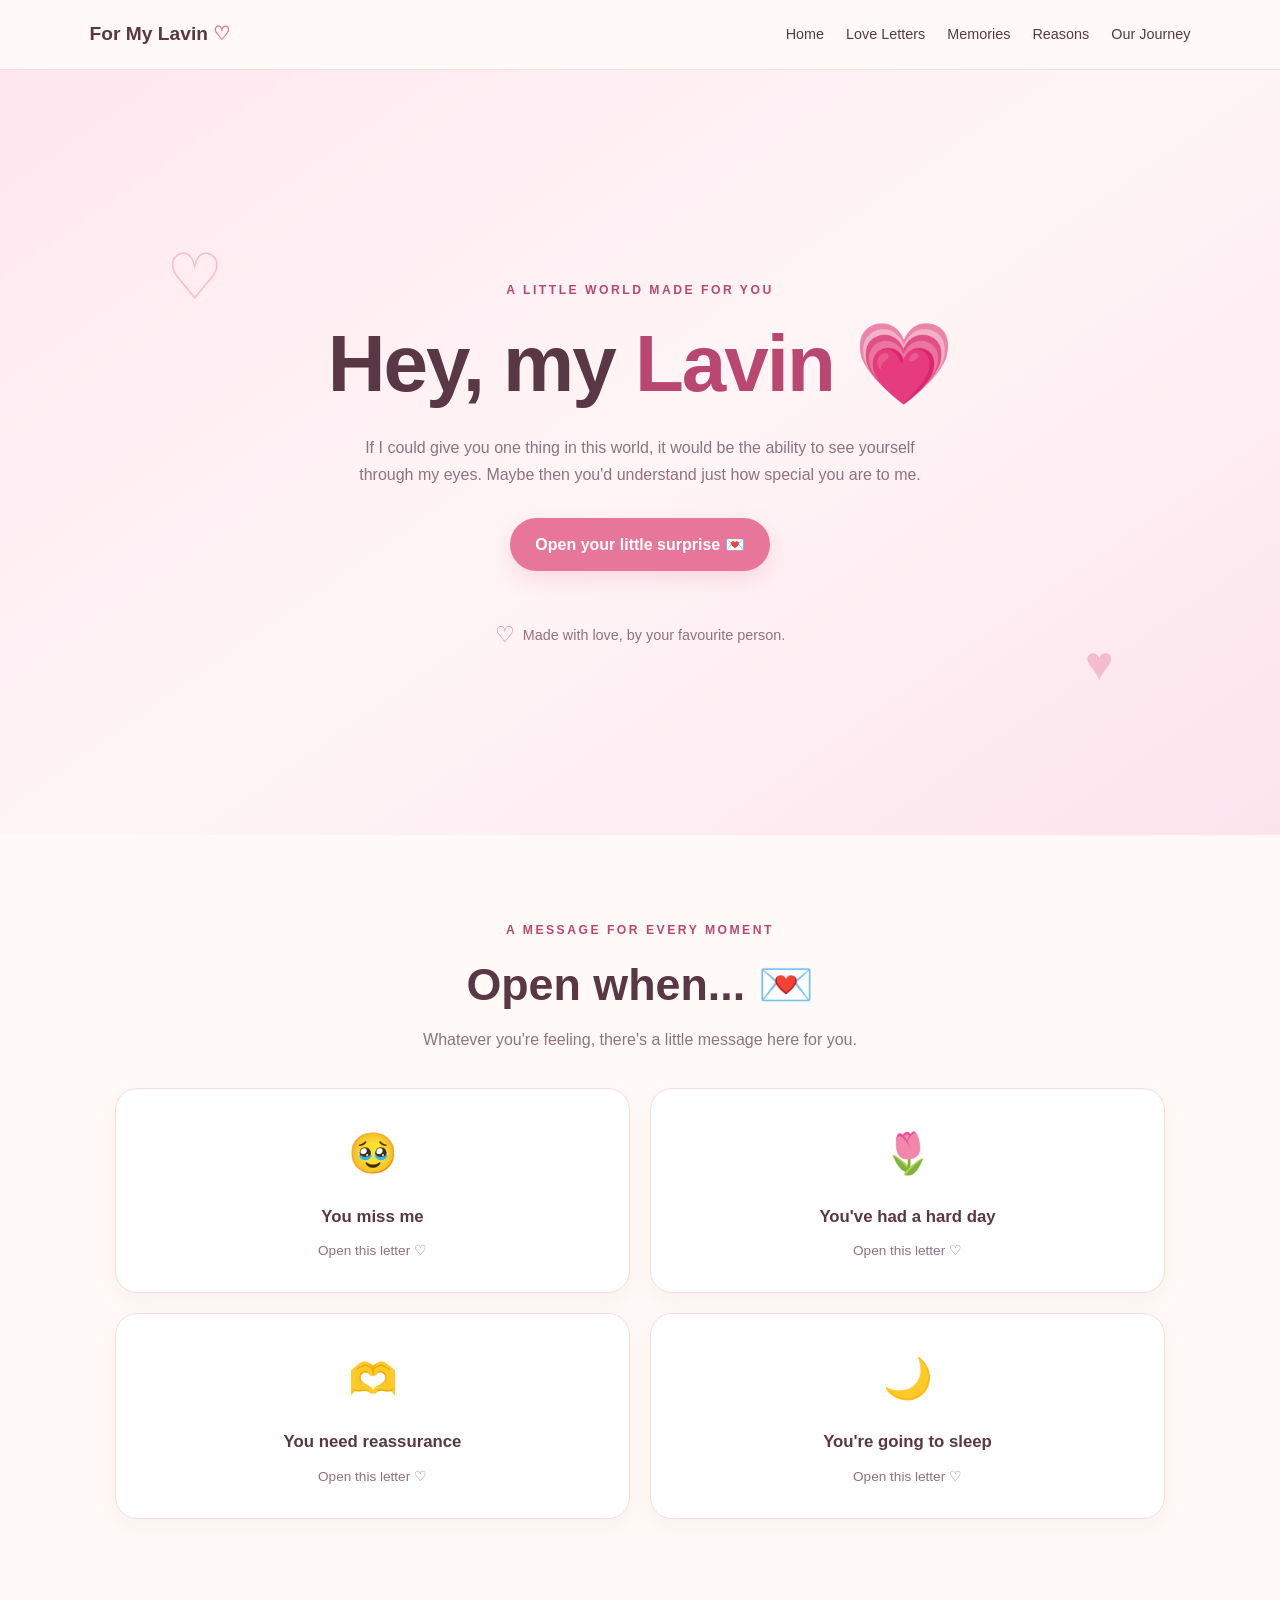
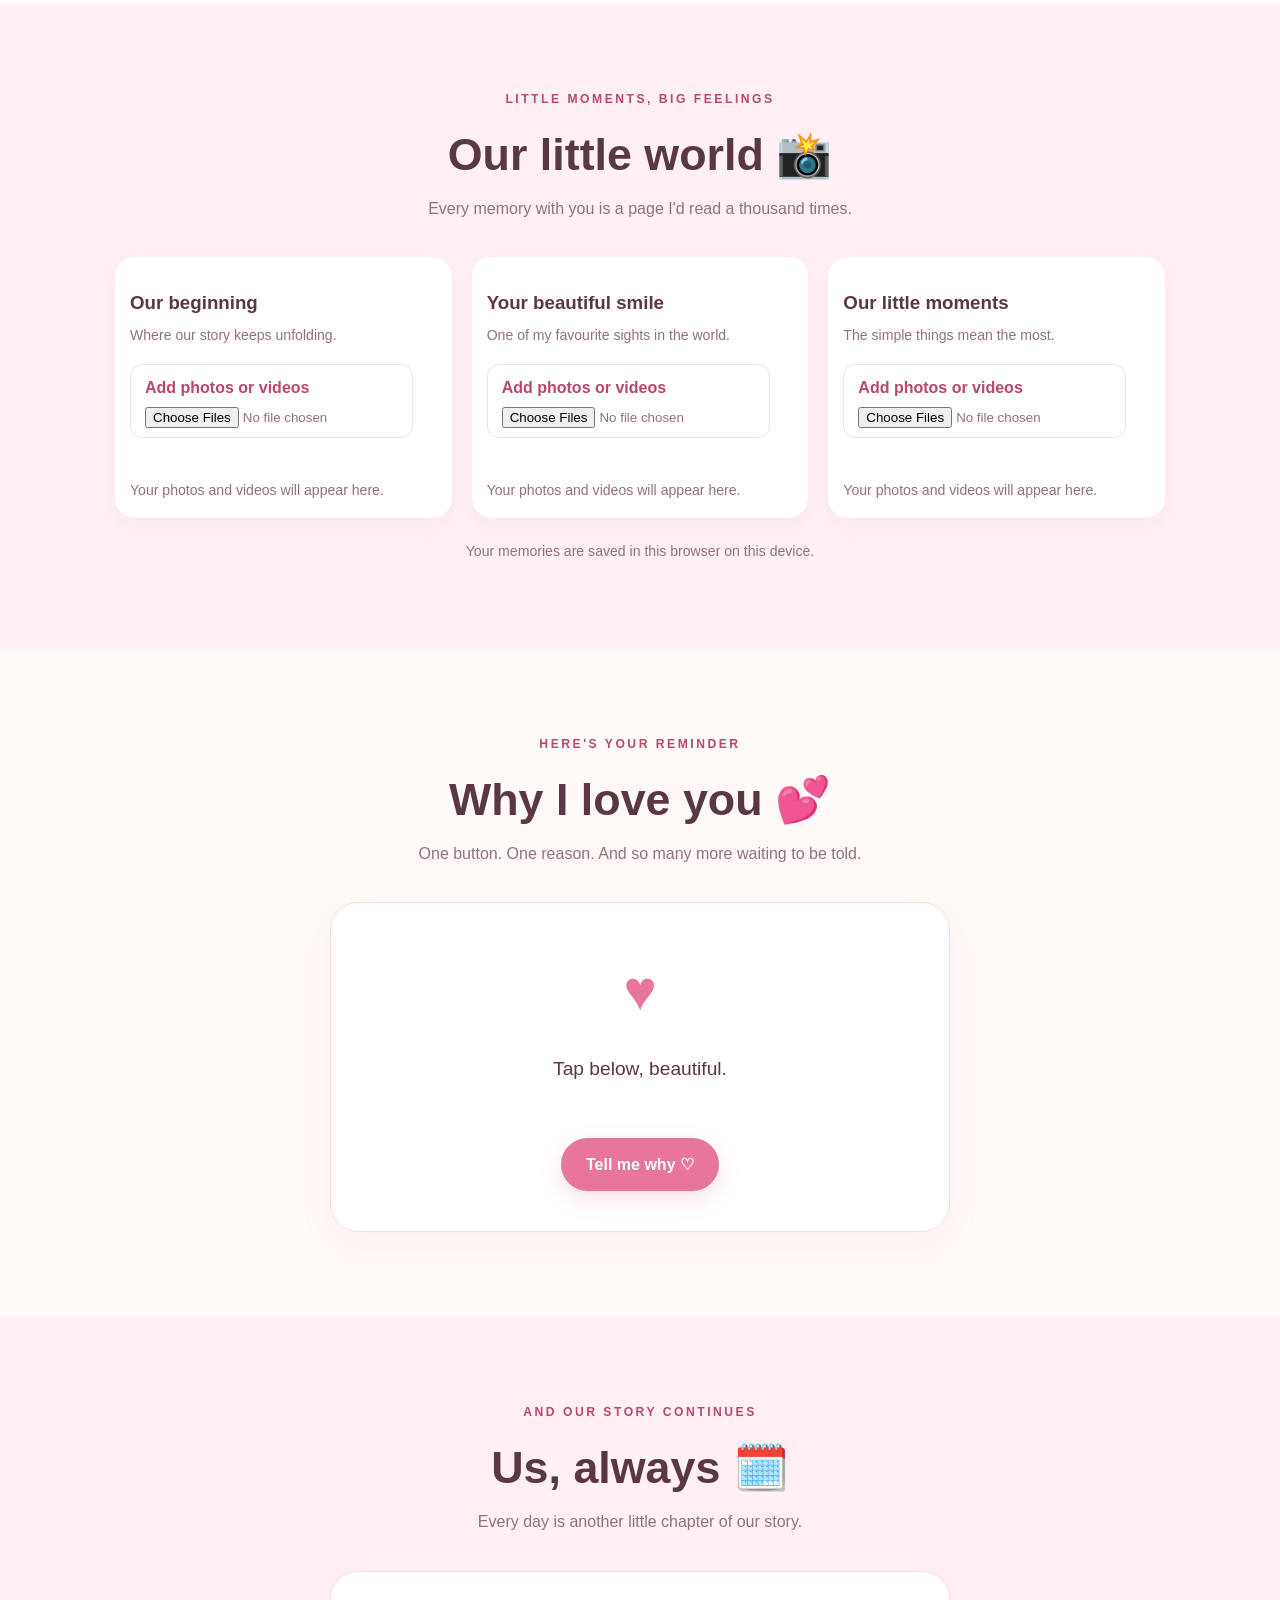
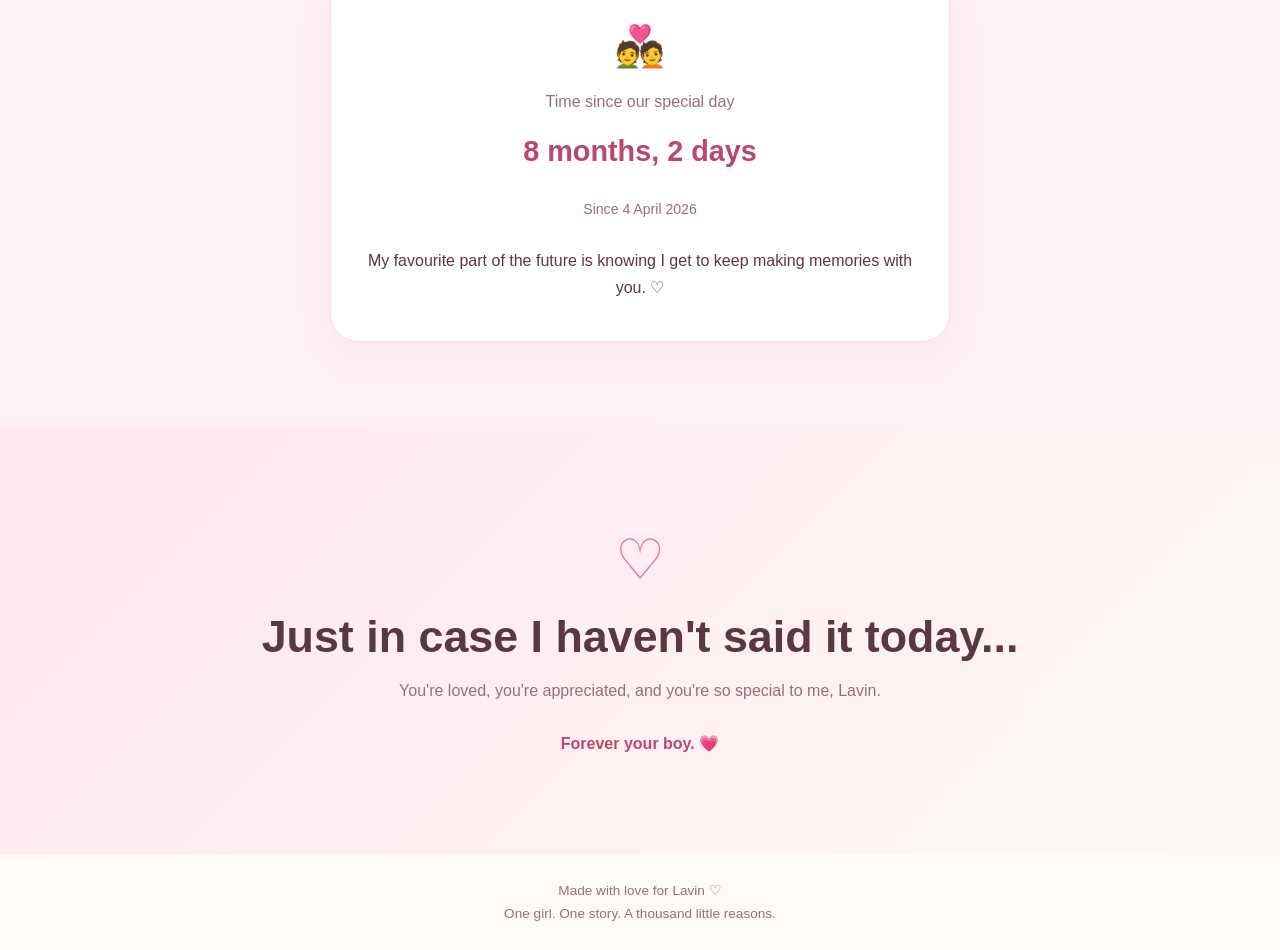
==== index.html @ a6f020ca "Add files via upload" ====
<!DOCTYPE html>
<html lang="en">
<head>
  <meta charset="UTF-8">
  <meta name="viewport" content="width=device-width, initial-scale=1.0">
  <title>For My Lavin 💗</title>
  <meta name="description" content="A little world made with love, just for Lavin.">
  <link rel="stylesheet" href="style.css">
  <script src="script.js" defer></script>
</head>
<body>

  <header class="navbar">
    <a href="#home" class="logo">For My Lavin <span>♡</span></a>
    <button class="menu-toggle" id="menuToggle" aria-label="Toggle menu">☰</button>
    <nav id="navLinks">
      <a href="#home">Home</a>
      <a href="#letters">Love Letters</a>
      <a href="#memories">Memories</a>
      <a href="#reasons">Reasons</a>
      <a href="#journey">Our Journey</a>
    </nav>
  </header>

  <main>
    <section id="home" class="hero">
      <div class="floating-heart heart-one">♡</div>
      <div class="floating-heart heart-two">♥</div>

      <p class="eyebrow">A LITTLE WORLD MADE FOR YOU</p>
      <h1>Hey, my <span>Lavin</span> 💗</h1>
      <p class="hero-text">
        If I could give you one thing in this world,
        it would be the ability to see yourself through my eyes.
        Maybe then you'd understand just how special you are to me.
      </p>

      <a href="#letters" class="primary-button">Open your little surprise 💌</a>

      <div class="love-note">
        <span>♡</span>
        <p>Made with love, by your favourite person.</p>
      </div>
    </section>

    <section class="section" id="letters">
      <p class="eyebrow">A MESSAGE FOR EVERY MOMENT</p>
      <h2>Open when... 💌</h2>
      <p class="section-intro">Whatever you're feeling, there's a little message here for you.</p>

      <div class="card-grid">
        <button class="letter-card" data-letter="miss">
          <span class="card-icon">🥹</span>
          <strong>You miss me</strong>
          <span>Open this letter ♡</span>
        </button>

        <button class="letter-card" data-letter="sad">
          <span class="card-icon">🌷</span>
          <strong>You've had a hard day</strong>
          <span>Open this letter ♡</span>
        </button>

        <button class="letter-card" data-letter="reassurance">
          <span class="card-icon">🫶</span>
          <strong>You need reassurance</strong>
          <span>Open this letter ♡</span>
        </button>

        <button class="letter-card" data-letter="sleep">
          <span class="card-icon">🌙</span>
          <strong>You're going to sleep</strong>
          <span>Open this letter ♡</span>
        </button>
      </div>
    </section>

    <section class="section memories-section" id="memories">
      <p class="eyebrow">LITTLE MOMENTS, BIG FEELINGS</p>
      <h2>Our little world 📸</h2>
      <p class="section-intro">
        Every memory with you is a page I'd read a thousand times.
      </p>

      <div class="memory-grid">
        <article class="memory-card" data-memory-category="beginning">
          <h3>Our beginning</h3>
          <p>Where our story keeps unfolding.</p>
          <label class="memory-upload">
            Add photos or videos
            <input type="file" accept="image/*,video/*" multiple data-memory-upload>
          </label>
          <p class="memory-status" data-memory-status aria-live="polite"></p>
          <div class="memory-items" data-memory-items></div>
        </article>

        <article class="memory-card" data-memory-category="smile">
          <h3>Your beautiful smile</h3>
          <p>One of my favourite sights in the world.</p>
          <label class="memory-upload">
            Add photos or videos
            <input type="file" accept="image/*,video/*" multiple data-memory-upload>
          </label>
          <p class="memory-status" data-memory-status aria-live="polite"></p>
          <div class="memory-items" data-memory-items></div>
        </article>

        <article class="memory-card" data-memory-category="moments">
          <h3>Our little moments</h3>
          <p>The simple things mean the most.</p>
          <label class="memory-upload">
            Add photos or videos
            <input type="file" accept="image/*,video/*" multiple data-memory-upload>
          </label>
          <p class="memory-status" data-memory-status aria-live="polite"></p>
          <div class="memory-items" data-memory-items></div>
        </article>
      </div>

      <p class="small-note">
        Your memories are saved in this browser on this device.
      </p>
    </section>

    <section class="section reasons-section" id="reasons">
      <p class="eyebrow">HERE'S YOUR REMINDER</p>
      <h2>Why I love you 💕</h2>
      <p class="section-intro">
        One button. One reason. And so many more waiting to be told.
      </p>

      <div class="reason-box">
        <div class="big-heart">♥</div>
        <p id="reasonText">Tap below, beautiful.</p>
        <button class="primary-button" id="reasonButton">
          Tell me why ♡
        </button>
      </div>
    </section>

    <section class="section journey-section" id="journey">
      <p class="eyebrow">AND OUR STORY CONTINUES</p>
      <h2>Us, always 🗓️</h2>
      <p class="section-intro">
        Every day is another little chapter of our story.
      </p>

      <div class="journey-card">
        <span class="card-icon">💑</span>
        <p class="journey-label">Time since our special day</p>
        <h3 id="anniversaryCount">Our story is counting...</h3>
        <p id="anniversaryDate" class="small-note"></p>
        <p class="journey-message">
          My favourite part of the future is knowing I get to keep
          making memories with you. ♡
        </p>
      </div>
    </section>

    <section class="final-note">
      <span class="big-heart">♡</span>
      <h2>Just in case I haven't said it today...</h2>
      <p>You're loved, you're appreciated, and you're so special to me, Lavin.</p>
      <p class="signature">Forever your boy. 💗</p>
    </section>
  </main>

  <footer>
    <p>Made with love for Lavin ♡</p>
    <p>One girl. One story. A thousand little reasons.</p>
  </footer>

  <!-- Letter popup -->
  <div class="modal" id="letterModal" aria-hidden="true">
    <div class="modal-content" role="dialog" aria-modal="true"
         aria-labelledby="modalTitle">
      <button class="close-button" id="closeModal" aria-label="Close">×</button>
      <span class="card-icon">💌</span>
      <h2 id="modalTitle">A letter for you</h2>
      <p id="modalMessage"></p>
      <button class="primary-button" id="modalDone">Sending you a hug ♡</button>
    </div>
  </div>

</body>
</html>
---- style.css ----
/* GENERAL SETTINGS */
* {
  margin: 0;
  padding: 0;
  box-sizing: border-box;
  scroll-behavior: smooth;
}

:root {
  --pink: #e8759a;
  --dark-pink: #b94770;
  --light-pink: #fff0f5;
  --cream: #fffaf7;
  --text: #593744;
  --muted: #92717e;
  --white: #ffffff;
}

body {
  font-family: "Segoe UI", Arial, sans-serif;
  background: var(--cream);
  color: var(--text);
  line-height: 1.7;
}

a {
  text-decoration: none;
  color: inherit;
}

button {
  font: inherit;
  cursor: pointer;
}

/* NAVIGATION */
.navbar {
  position: sticky;
  top: 0;
  z-index: 10;
  background: rgba(255, 250, 247, 0.96);
  backdrop-filter: blur(12px);
  display: flex;
  align-items: center;
  justify-content: space-between;
  padding: 18px 7%;
  border-bottom: 1px solid #f6dce5;
}

.logo {
  font-size: 1.2rem;
  font-weight: 800;
}

.logo span {
  color: var(--pink);
}

.navbar nav {
  display: flex;
  gap: 22px;
  align-items: center;
}

.navbar nav a {
  font-size: 0.9rem;
  transition: color 0.2s;
}

.navbar nav a:hover {
  color: var(--dark-pink);
}

.menu-toggle {
  display: none;
  border: none;
  background: transparent;
  color: var(--text);
  font-size: 1.5rem;
}

/* HOME SECTION */
.hero {
  min-height: 85vh;
  padding: 100px 20px 70px;
  background: linear-gradient(145deg, #ffe7ef, #fff5f7, #fce4ed);
  display: flex;
  flex-direction: column;
  align-items: center;
  justify-content: center;
  text-align: center;
  position: relative;
  overflow: hidden;
}

.eyebrow {
  color: var(--dark-pink);
  font-size: 0.76rem;
  font-weight: 800;
  letter-spacing: 2.5px;
  margin-bottom: 15px;
}

.hero h1 {
  font-size: clamp(2.6rem, 7vw, 5rem);
  line-height: 1.2;
  margin-bottom: 22px;
  letter-spacing: -2px;
}

.hero h1 span {
  color: var(--dark-pink);
}

.hero-text {
  max-width: 570px;
  color: var(--muted);
  margin-bottom: 30px;
}

.primary-button {
  display: inline-block;
  border: none;
  border-radius: 50px;
  padding: 13px 25px;
  background: var(--pink);
  color: white;
  font-weight: 700;
  box-shadow: 0 8px 22px #e8759a35;
  transition: transform 0.2s, background 0.2s;
}

.primary-button:hover {
  transform: translateY(-3px);
  background: var(--dark-pink);
}

.love-note {
  display: flex;
  gap: 8px;
  align-items: center;
  margin-top: 45px;
  color: var(--muted);
  font-size: 0.9rem;
}

.love-note span {
  color: var(--pink);
  font-size: 1.4rem;
}

.floating-heart {
  position: absolute;
  color: #e8759a65;
  animation: float 4s ease-in-out infinite;
  pointer-events: none;
}

.heart-one {
  top: 20%;
  left: 13%;
  font-size: 4rem;
}

.heart-two {
  bottom: 17%;
  right: 13%;
  font-size: 3rem;
  animation-delay: 1s;
}

@keyframes float {
  0%, 100% { transform: translateY(0) rotate(-10deg); }
  50% { transform: translateY(-18px) rotate(10deg); }
}

/* SHARED SECTIONS */
.section {
  padding: 85px 7%;
  text-align: center;
}

.section h2,
.final-note h2 {
  font-size: clamp(1.9rem, 4vw, 2.8rem);
  margin-bottom: 12px;
  line-height: 1.3;
}

.section-intro {
  max-width: 550px;
  margin: 0 auto 35px;
  color: var(--muted);
}

.card-grid,
.memory-grid {
  max-width: 1050px;
  margin: 0 auto;
  display: grid;
  grid-template-columns: repeat(2, minmax(0, 1fr));
  gap: 20px;
}

/* LETTER CARDS */
.letter-card {
  border: 1px solid #f5dce5;
  background: white;
  padding: 30px 15px;
  border-radius: 22px;
  display: flex;
  flex-direction: column;
  align-items: center;
  gap: 8px;
  color: var(--text);
  box-shadow: 0 8px 25px #5d24300a;
  transition: transform 0.25s, box-shadow 0.25s;
}

.letter-card:hover {
  transform: translateY(-5px);
  box-shadow: 0 12px 30px #e8759a20;
}

.card-icon {
  display: block;
  font-size: 2.5rem;
  margin-bottom: 8px;
}

.letter-card strong {
  font-size: 1.05rem;
}

.letter-card span:last-child {
  color: var(--muted);
  font-size: 0.85rem;
}

/* MEMORIES */
.memories-section {
  background: #fff0f5;
}

.memory-grid {
  grid-template-columns: repeat(3, minmax(0, 1fr));
}

.memory-card {
  padding: 15px;
  background: white;
  border-radius: 20px;
  text-align: left;
  box-shadow: 0 8px 25px #5d24300a;
}

.memory-upload {
  display: inline-block;
  margin-top: 16px;
  padding: 9px 14px;
  border: 1px solid #f5dce5;
  border-radius: 12px;
  color: var(--dark-pink);
  font-weight: 700;
  cursor: pointer;
}

.memory-upload input {
  display: block;
  max-width: 100%;
  margin-top: 6px;
  color: var(--muted);
  font-weight: 400;
}

.memory-status {
  min-height: 1.5em;
  margin-top: 8px;
  color: var(--dark-pink);
  font-size: 0.85rem;
}

.memory-items {
  display: grid;
  gap: 14px;
  margin-top: 12px;
}

.memory-item {
  min-width: 0;
  padding: 10px;
  border-radius: 14px;
  background: #fff8fa;
}

.memory-media {
  display: block;
  width: 100%;
  max-height: 360px;
  border-radius: 10px;
  background: linear-gradient(135deg, #ffe4ec, #f9d3e0);
  object-fit: contain;
}

.memory-caption {
  width: 100%;
  min-height: 72px;
  margin-top: 10px;
  padding: 9px;
  border: 1px solid #f5dce5;
  border-radius: 10px;
  color: var(--text);
  font: inherit;
  resize: vertical;
}

.memory-remove {
  margin-top: 8px;
  padding: 6px 10px;
  border: 1px solid #f5dce5;
  border-radius: 9px;
  background: white;
  color: var(--dark-pink);
}

.memory-empty {
  color: var(--muted);
  font-size: 0.88rem;
}

.memory-card h3 {
  margin: 15px 0 5px;
}

.memory-card p,
.small-note {
  color: var(--muted);
  font-size: 0.88rem;
}

.small-note {
  margin-top: 22px;
}

/* REASONS */
.reason-box,
.journey-card {
  max-width: 620px;
  margin: 0 auto;
  padding: 40px 25px;
  border: 1px solid #f5dce5;
  background: white;
  border-radius: 28px;
  box-shadow: 0 12px 35px #e8759a12;
}

.big-heart {
  display: block;
  color: var(--pink);
  font-size: 3.5rem;
  animation: heartbeat 1.8s infinite;
}

@keyframes heartbeat {
  0%, 100% { transform: scale(1); }
  10%, 30% { transform: scale(1.08); }
  20%, 40% { transform: scale(1); }
}

#reasonText {
  min-height: 65px;
  margin: 15px 0 20px;
  font-size: 1.2rem;
}

/* JOURNEY */
.journey-section {
  background: #fff0f5;
}

.journey-label {
  color: var(--muted);
}

.journey-card h3 {
  color: var(--dark-pink);
  font-size: 1.8rem;
  margin: 12px 0;
}

.journey-message {
  margin-top: 25px;
}

/* ENDING */
.final-note {
  text-align: center;
  padding: 85px 20px;
  background: linear-gradient(135deg, #ffe7ef, #fff8f5);
}

.final-note p {
  max-width: 520px;
  margin: 12px auto;
  color: var(--muted);
}

.final-note .signature {
  color: var(--dark-pink);
  font-weight: 800;
  margin-top: 25px;
}

footer {
  padding: 25px 15px;
  text-align: center;
  color: var(--muted);
  font-size: 0.85rem;
}

/* LETTER POPUP */
.modal {
  display: none;
  position: fixed;
  inset: 0;
  z-index: 20;
  padding: 20px;
  background: #38202ab8;
  align-items: center;
  justify-content: center;
}

.modal.show {
  display: flex;
}

.modal-content {
  position: relative;
  width: 100%;
  max-width: 460px;
  background: var(--cream);
  padding: 40px 28px;
  border-radius: 26px;
  text-align: center;
  animation: pop-in 0.25s ease-out;
}

.modal-content h2 {
  margin-bottom: 18px;
  font-size: 1.7rem;
}

.modal-content p {
  color: var(--muted);
  margin-bottom: 25px;
}

.close-button {
  position: absolute;
  top: 10px;
  right: 18px;
  border: none;
  background: transparent;
  color: var(--text);
  font-size: 2rem;
}

@keyframes pop-in {
  from { opacity: 0; transform: scale(0.9); }
  to { opacity: 1; transform: scale(1); }
}

/* MOBILE RESPONSIVENESS */
@media (max-width: 760px) {
  .navbar {
    padding: 15px 5%;
    flex-wrap: wrap;
  }

  .menu-toggle {
    display: block;
  }

  .navbar nav {
    display: none;
    flex-direction: column;
    align-items: stretch;
    width: 100%;
    gap: 0;
    padding-top: 12px;
  }

  .navbar nav.open {
    display: flex;
  }

  .navbar nav a {
    padding: 10px 0;
    border-top: 1px solid #f5dce5;
  }

  .hero {
    min-height: 75vh;
    padding: 75px 22px;
  }

  .heart-one {
    left: 5%;
    top: 12%;
    font-size: 2.5rem;
  }

  .heart-two {
    right: 5%;
    bottom: 10%;
  }

  .section {
    padding: 65px 5%;
  }

  .card-grid,
  .memory-grid {
    grid-template-columns: 1fr;
  }

}

@media (prefers-reduced-motion: reduce) {
  *, *::before, *::after {
    scroll-behavior: auto !important;
    animation: none !important;
    transition: none !important;
  }
}
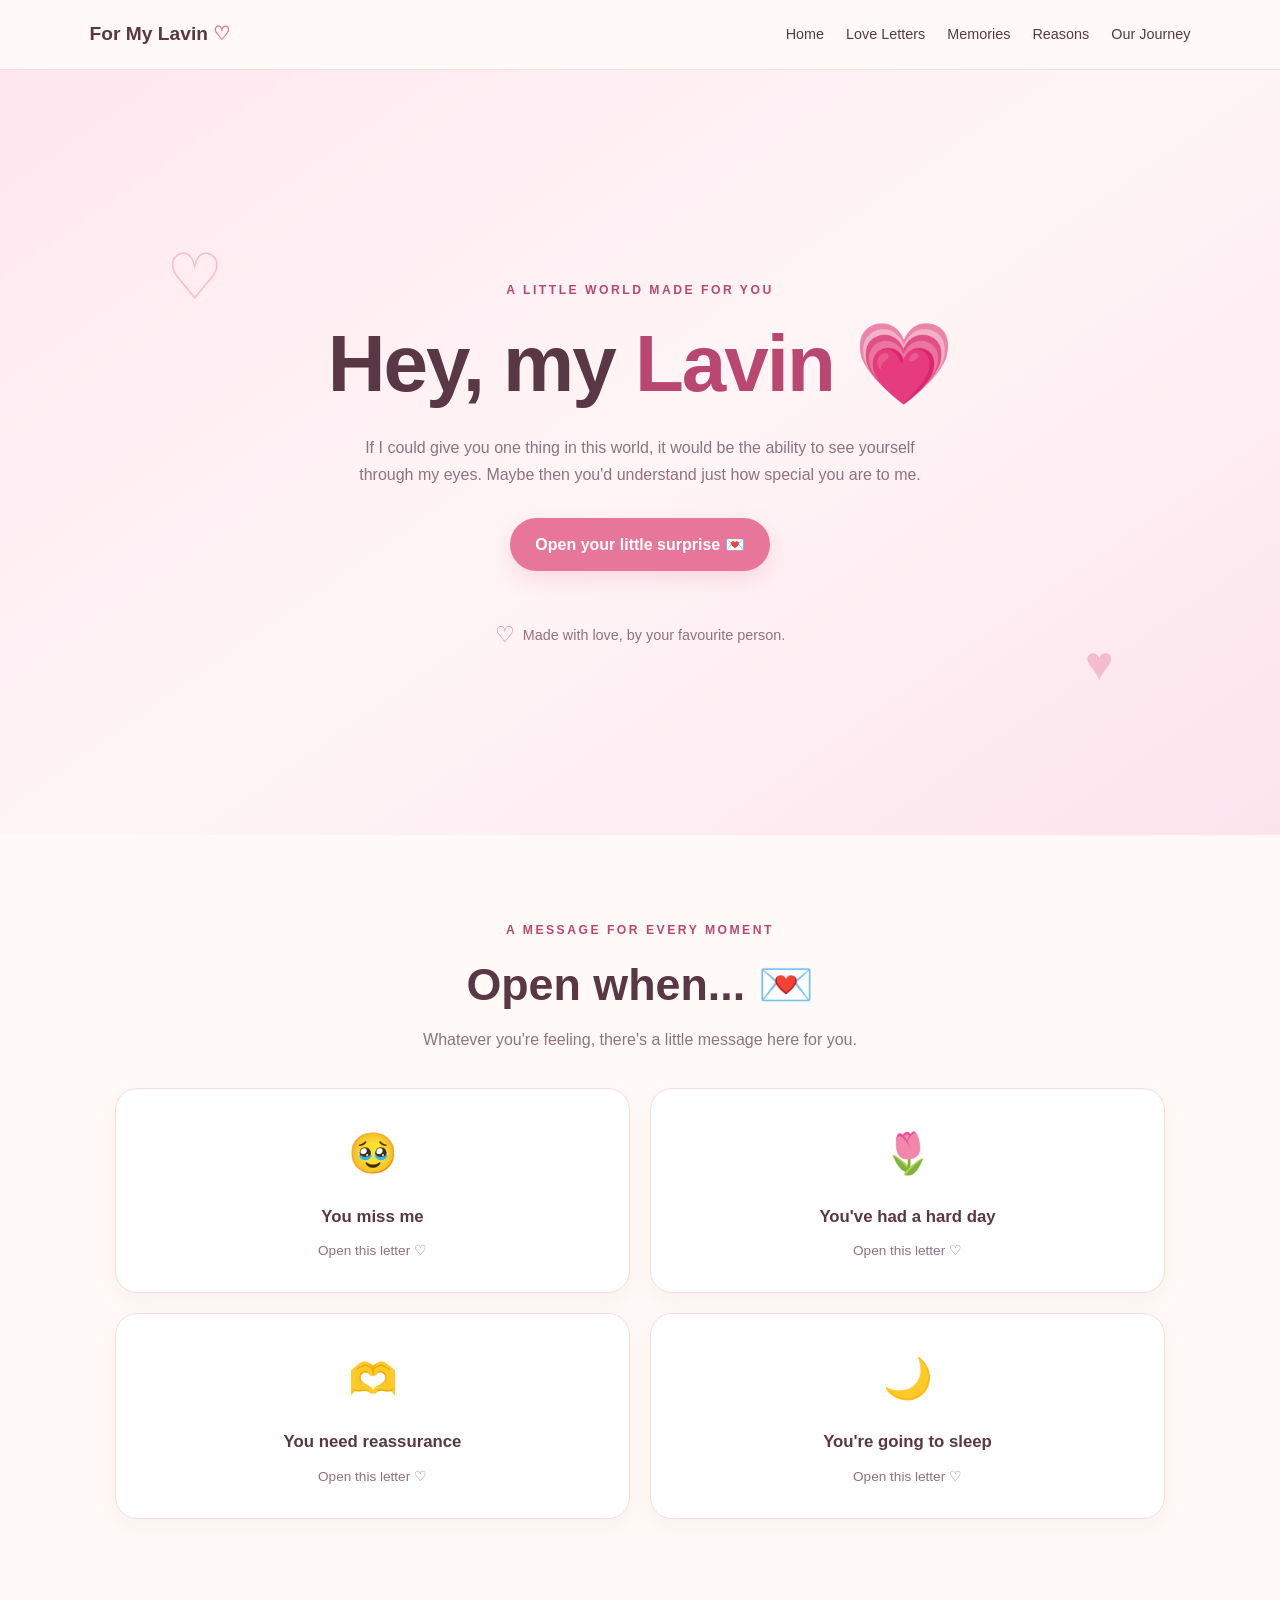
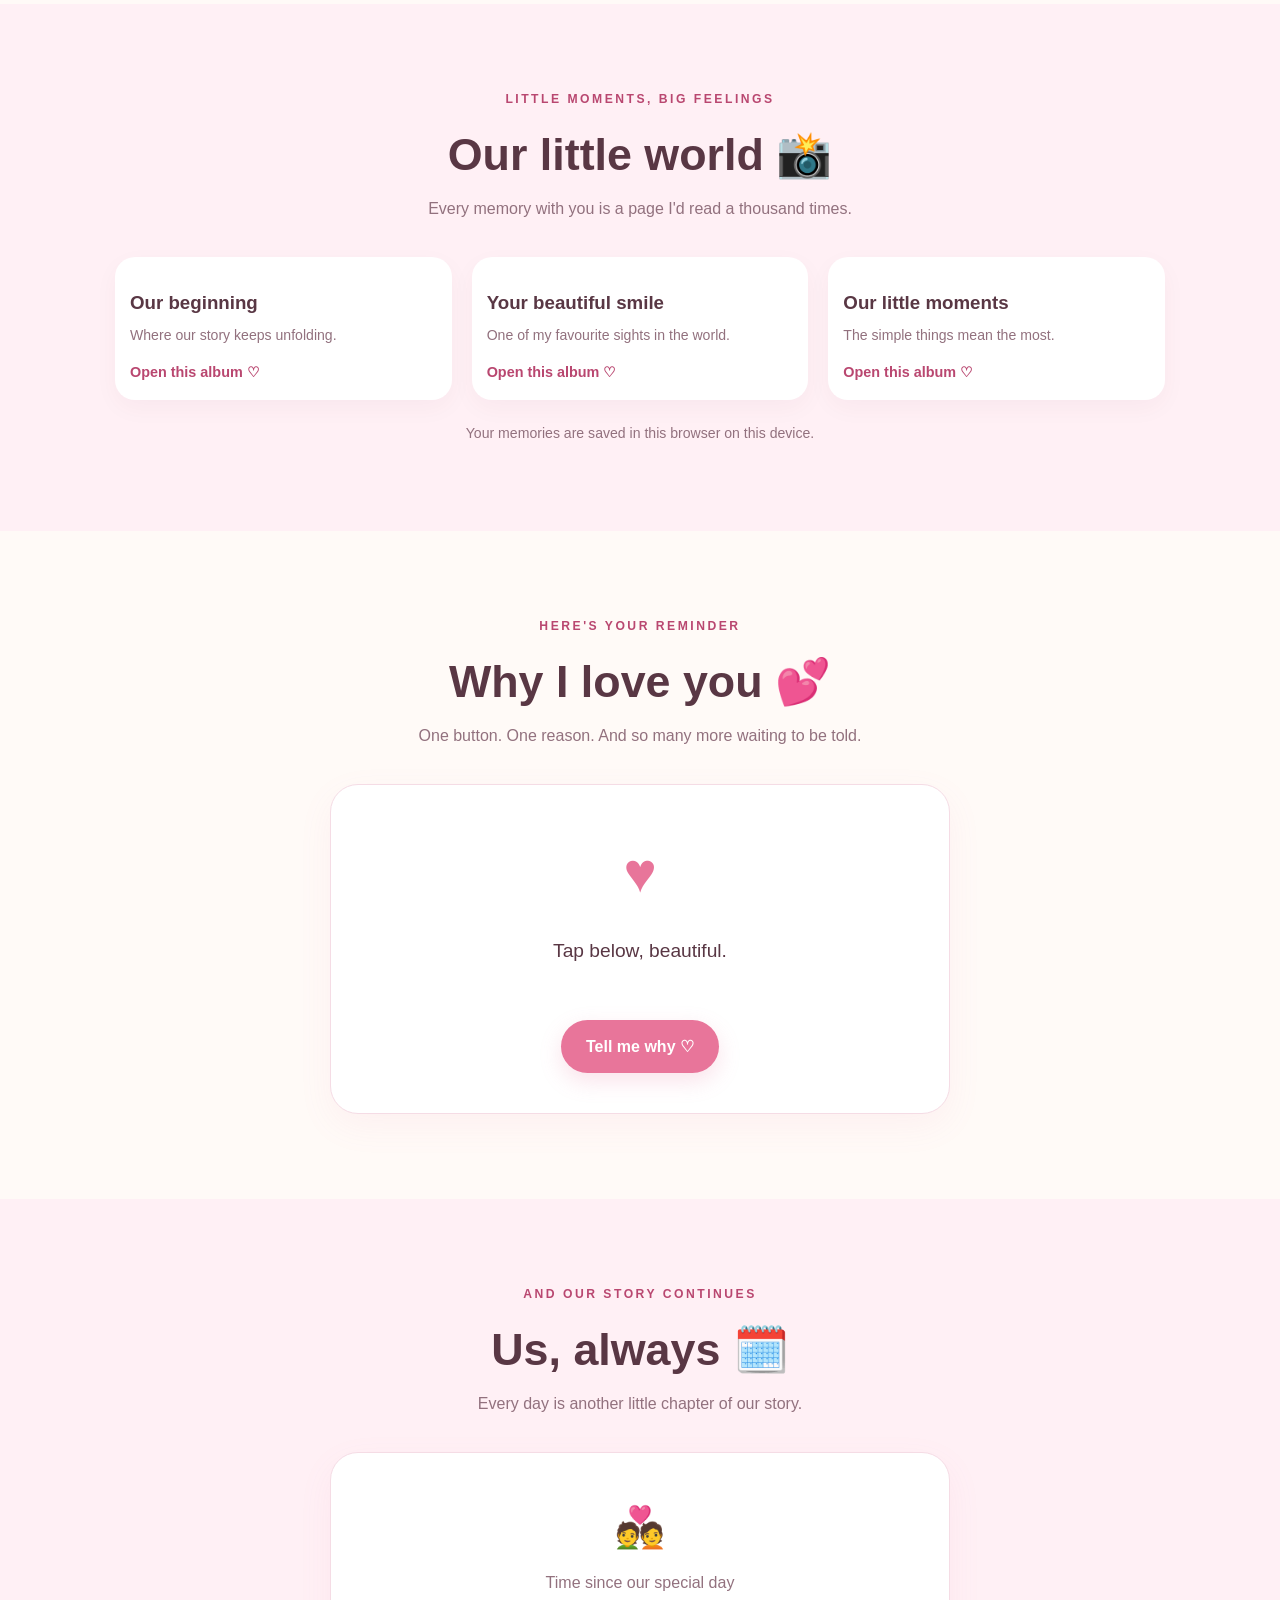
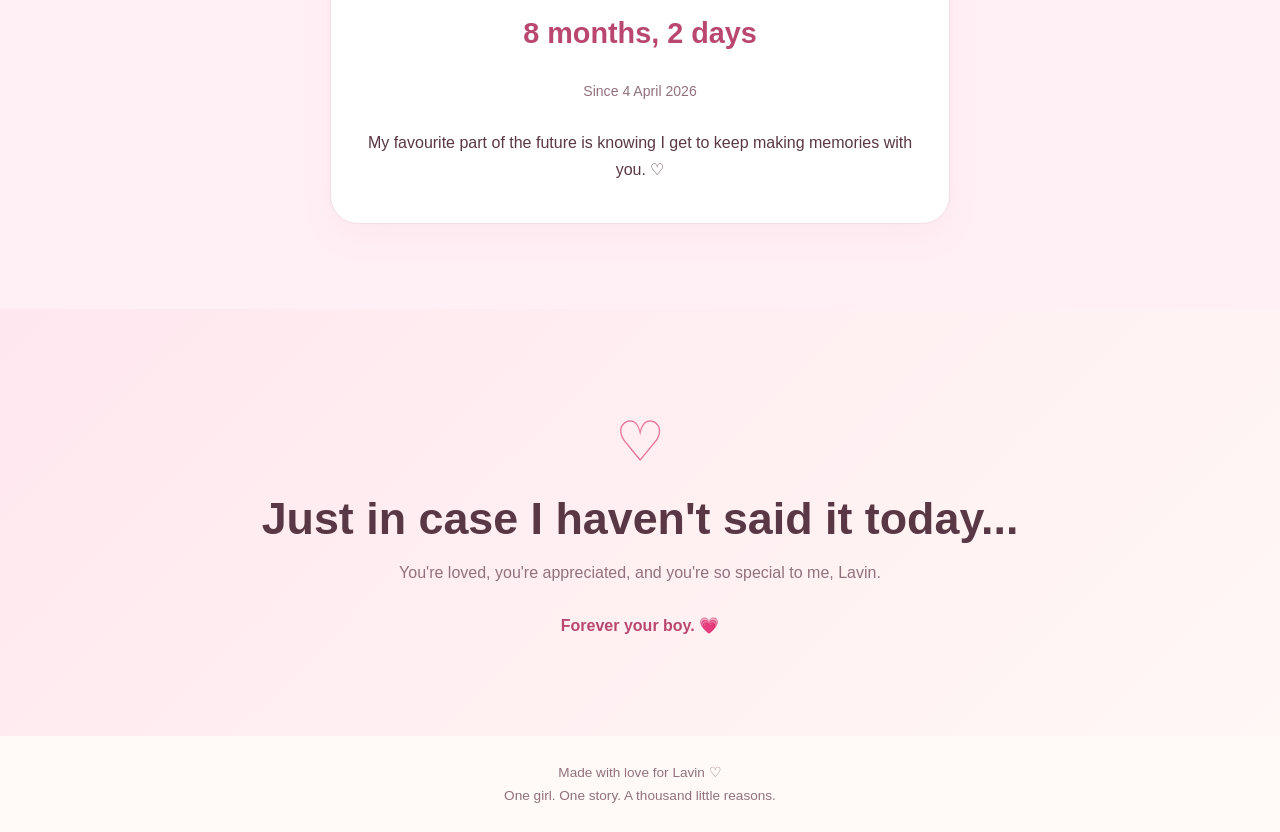
==== commit 9ef5a1ee: "Add files via upload" ====
--- a/index.html
+++ b/index.html
@@ -84,38 +84,23 @@
       </p>
 
       <div class="memory-grid">
-        <article class="memory-card" data-memory-category="beginning">
+        <a class="memory-card" href="beginning.html">
           <h3>Our beginning</h3>
           <p>Where our story keeps unfolding.</p>
-          <label class="memory-upload">
-            Add photos or videos
-            <input type="file" accept="image/*,video/*" multiple data-memory-upload>
-          </label>
-          <p class="memory-status" data-memory-status aria-live="polite"></p>
-          <div class="memory-items" data-memory-items></div>
-        </article>
+          <span class="memory-open">Open this album ♡</span>
+        </a>
 
-        <article class="memory-card" data-memory-category="smile">
+        <a class="memory-card" href="smile.html">
           <h3>Your beautiful smile</h3>
           <p>One of my favourite sights in the world.</p>
-          <label class="memory-upload">
-            Add photos or videos
-            <input type="file" accept="image/*,video/*" multiple data-memory-upload>
-          </label>
-          <p class="memory-status" data-memory-status aria-live="polite"></p>
-          <div class="memory-items" data-memory-items></div>
-        </article>
+          <span class="memory-open">Open this album ♡</span>
+        </a>
 
-        <article class="memory-card" data-memory-category="moments">
+        <a class="memory-card" href="moments.html">
           <h3>Our little moments</h3>
           <p>The simple things mean the most.</p>
-          <label class="memory-upload">
-            Add photos or videos
-            <input type="file" accept="image/*,video/*" multiple data-memory-upload>
-          </label>
-          <p class="memory-status" data-memory-status aria-live="polite"></p>
-          <div class="memory-items" data-memory-items></div>
-        </article>
+          <span class="memory-open">Open this album ♡</span>
+        </a>
       </div>
 
       <p class="small-note">
--- a/style.css
+++ b/style.css
@@ -253,6 +253,22 @@
   border-radius: 20px;
   text-align: left;
   box-shadow: 0 8px 25px #5d24300a;
+  color: var(--text);
+  transition: transform 0.2s, box-shadow 0.2s;
+}
+
+a.memory-card:hover,
+a.memory-card:focus-visible {
+  transform: translateY(-4px);
+  box-shadow: 0 12px 30px #e8759a20;
+}
+
+.memory-open {
+  display: inline-block;
+  margin-top: 12px;
+  color: var(--dark-pink);
+  font-size: 0.9rem;
+  font-weight: 700;
 }
 
 .memory-upload {
@@ -339,6 +355,49 @@
   font-size: 0.88rem;
 }
 
+/* MEMORY PAGES */
+.memory-page-section {
+  min-height: 75vh;
+  background: #fff0f5;
+}
+
+.memory-page-card {
+  max-width: 860px;
+  margin: 0 auto;
+  padding: 24px;
+  border: 1px solid #f5dce5;
+  border-radius: 24px;
+  background: white;
+  text-align: left;
+  box-shadow: 0 12px 35px #e8759a12;
+}
+
+.memory-page-actions {
+  display: flex;
+  flex-wrap: wrap;
+  align-items: center;
+  gap: 12px;
+}
+
+.memory-back {
+  display: inline-block;
+  margin-bottom: 22px;
+  color: var(--dark-pink);
+  font-weight: 700;
+}
+
+.memory-page-card .memory-items {
+  grid-template-columns: repeat(2, minmax(0, 1fr));
+}
+
+.memory-page-card .memory-item {
+  border: 1px solid #f5dce5;
+}
+
+.memory-page-card .memory-status {
+  margin-top: 12px;
+}
+
 .small-note {
   margin-top: 22px;
 }
@@ -525,6 +584,14 @@
     grid-template-columns: 1fr;
   }
 
+  .memory-page-card {
+    padding: 16px;
+  }
+
+  .memory-page-card .memory-items {
+    grid-template-columns: 1fr;
+  }
+
 }
 
 @media (prefers-reduced-motion: reduce) {
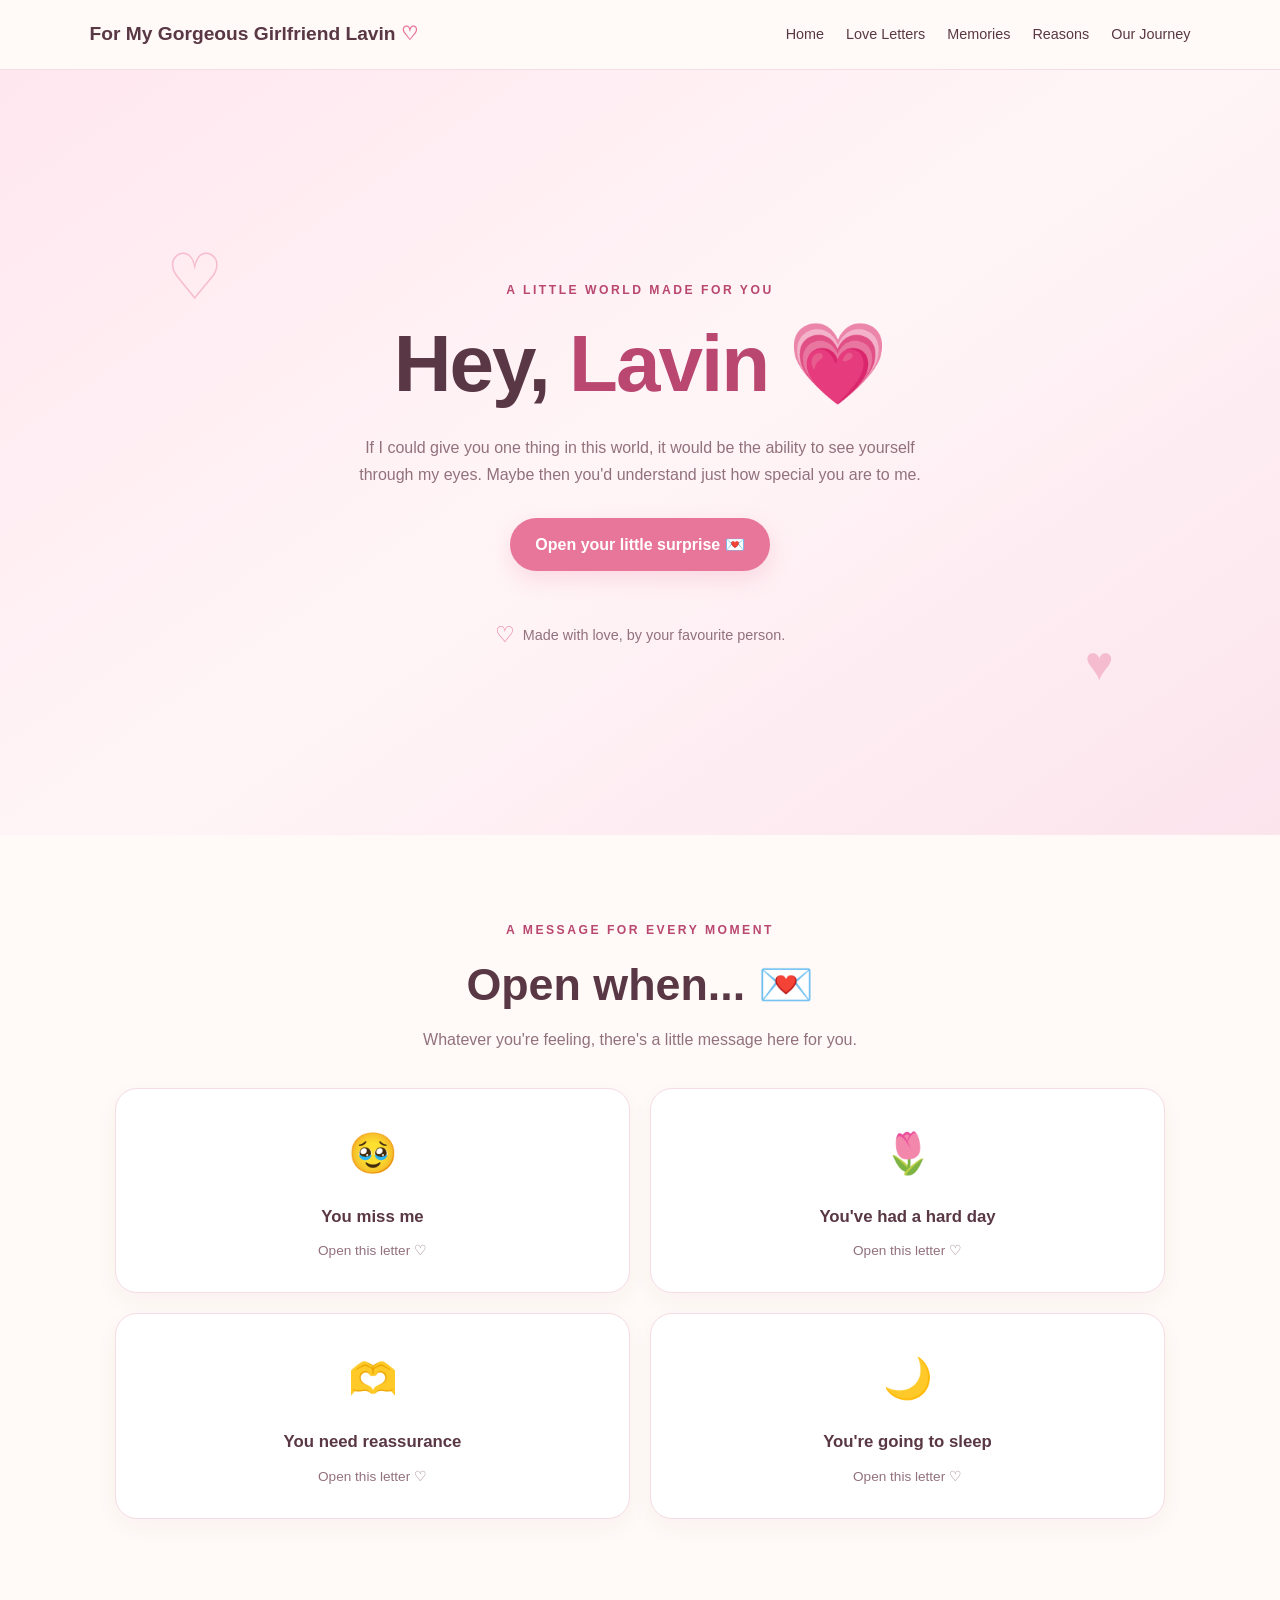
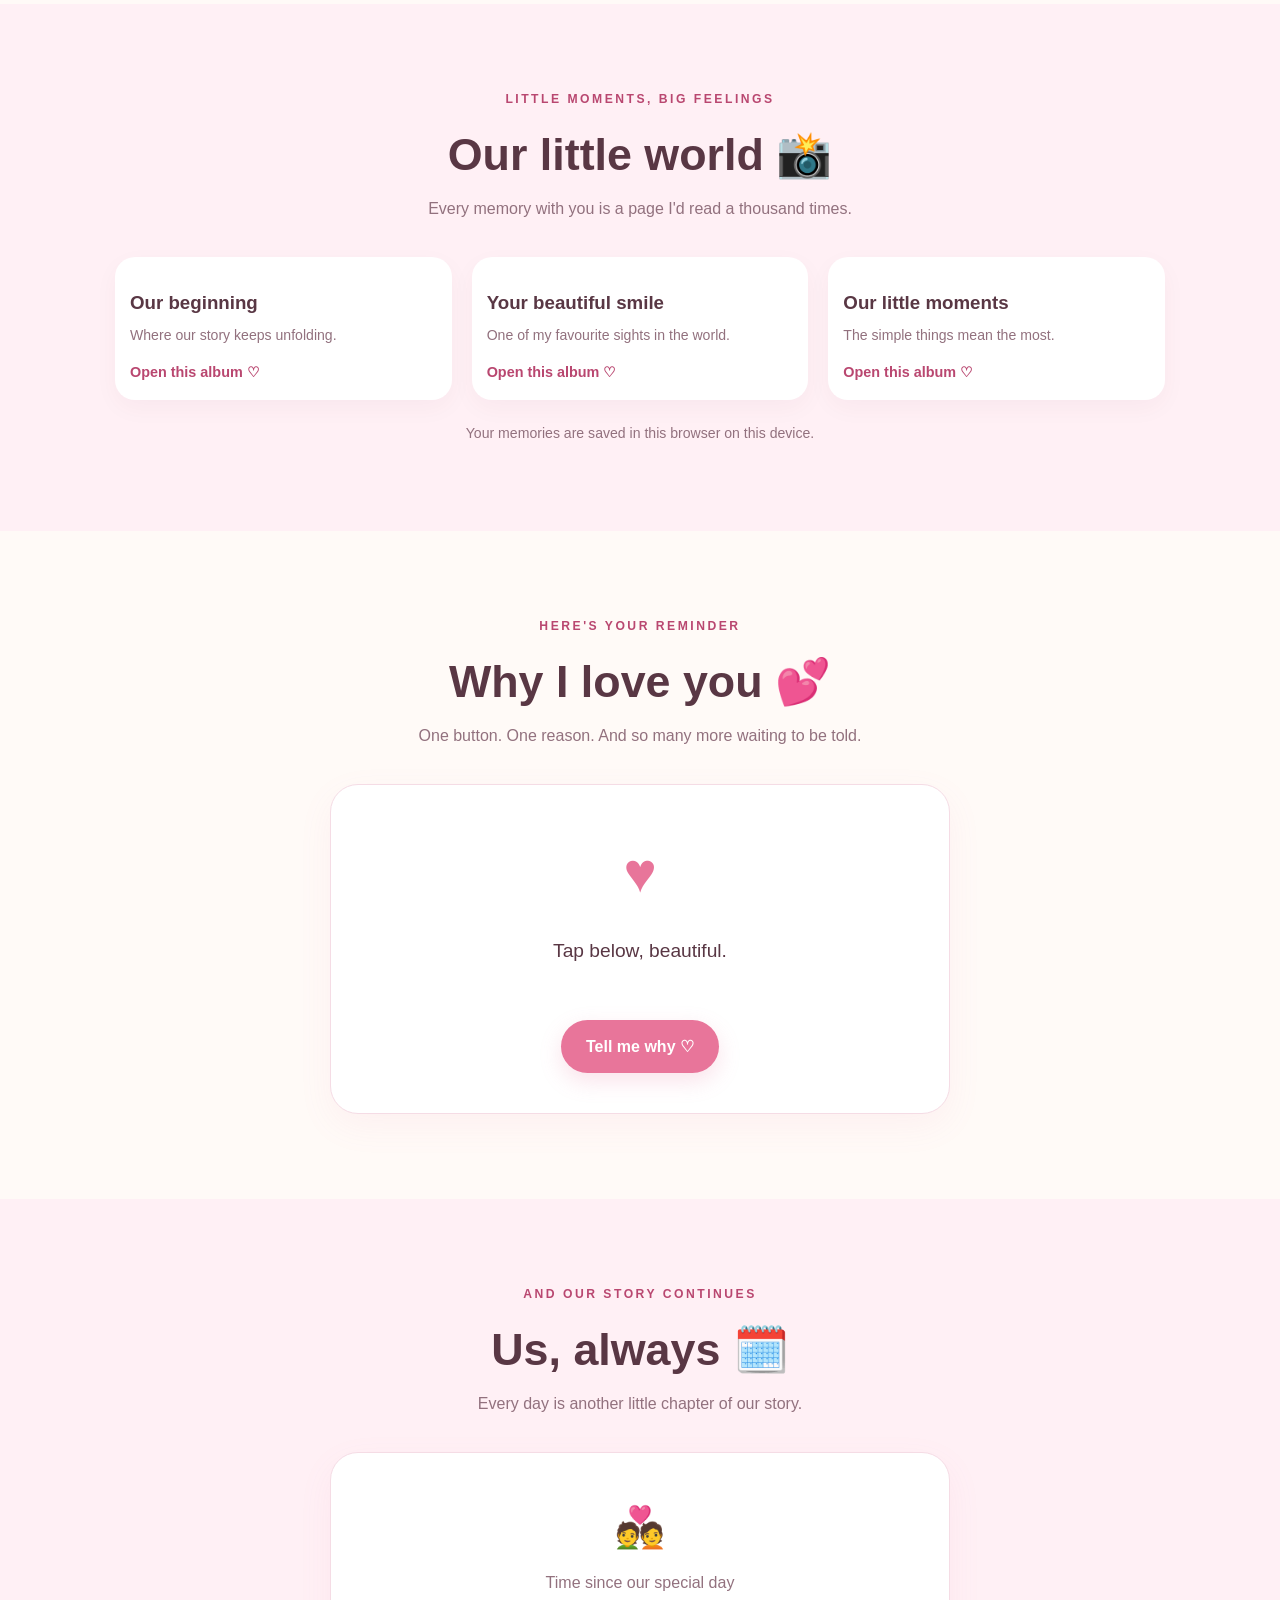
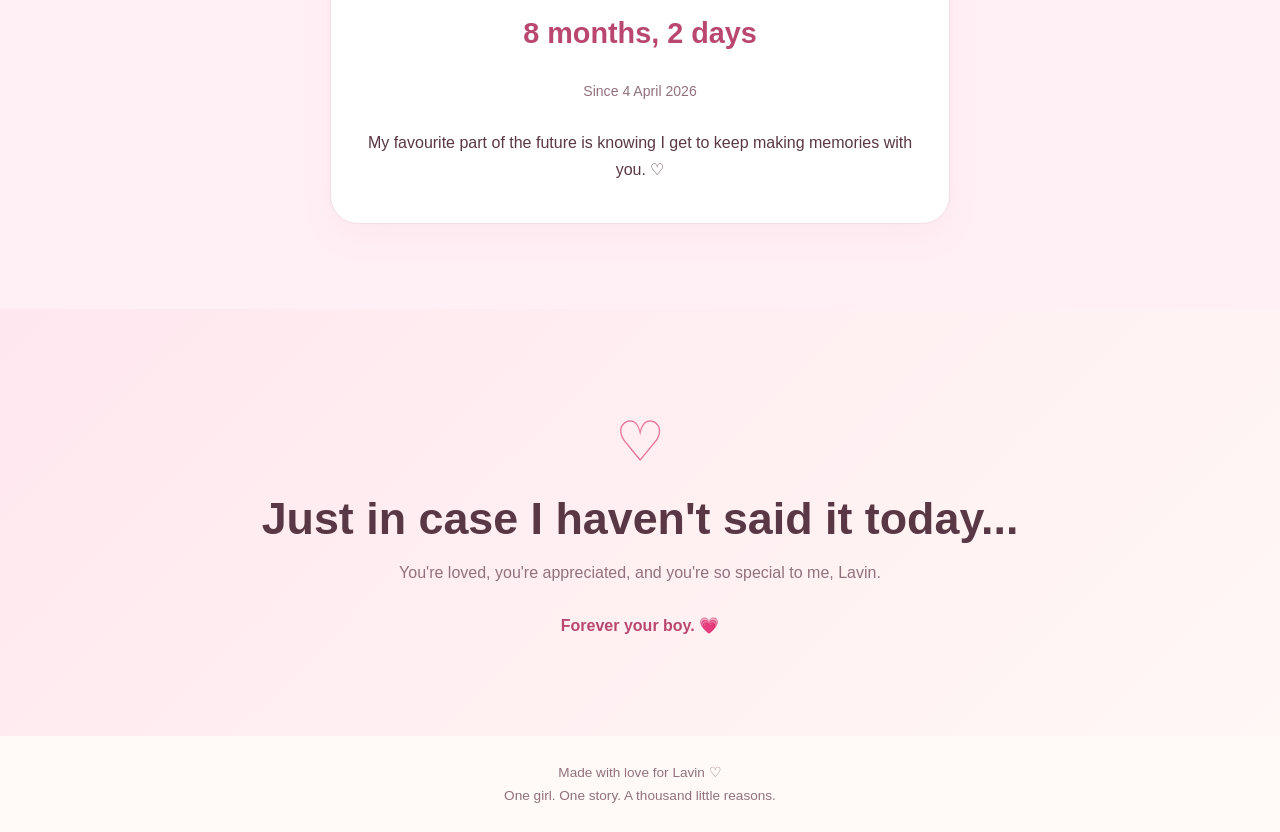
==== commit 2899715a: "Add files via upload" ====
--- a/index.html
+++ b/index.html
@@ -12,7 +12,7 @@
 <body>
 
   <header class="navbar">
-    <a href="#home" class="logo">For My Lavin <span>♡</span></a>
+    <a href="#home" class="logo">For My Gorgeous Girlfriend Lavin <span>♡</span></a>
     <button class="menu-toggle" id="menuToggle" aria-label="Toggle menu">☰</button>
     <nav id="navLinks">
       <a href="#home">Home</a>
@@ -29,7 +29,7 @@
       <div class="floating-heart heart-two">♥</div>
 
       <p class="eyebrow">A LITTLE WORLD MADE FOR YOU</p>
-      <h1>Hey, my <span>Lavin</span> 💗</h1>
+      <h1>Hey,  <span>Lavin</span> 💗</h1>
       <p class="hero-text">
         If I could give you one thing in this world,
         it would be the ability to see yourself through my eyes.
